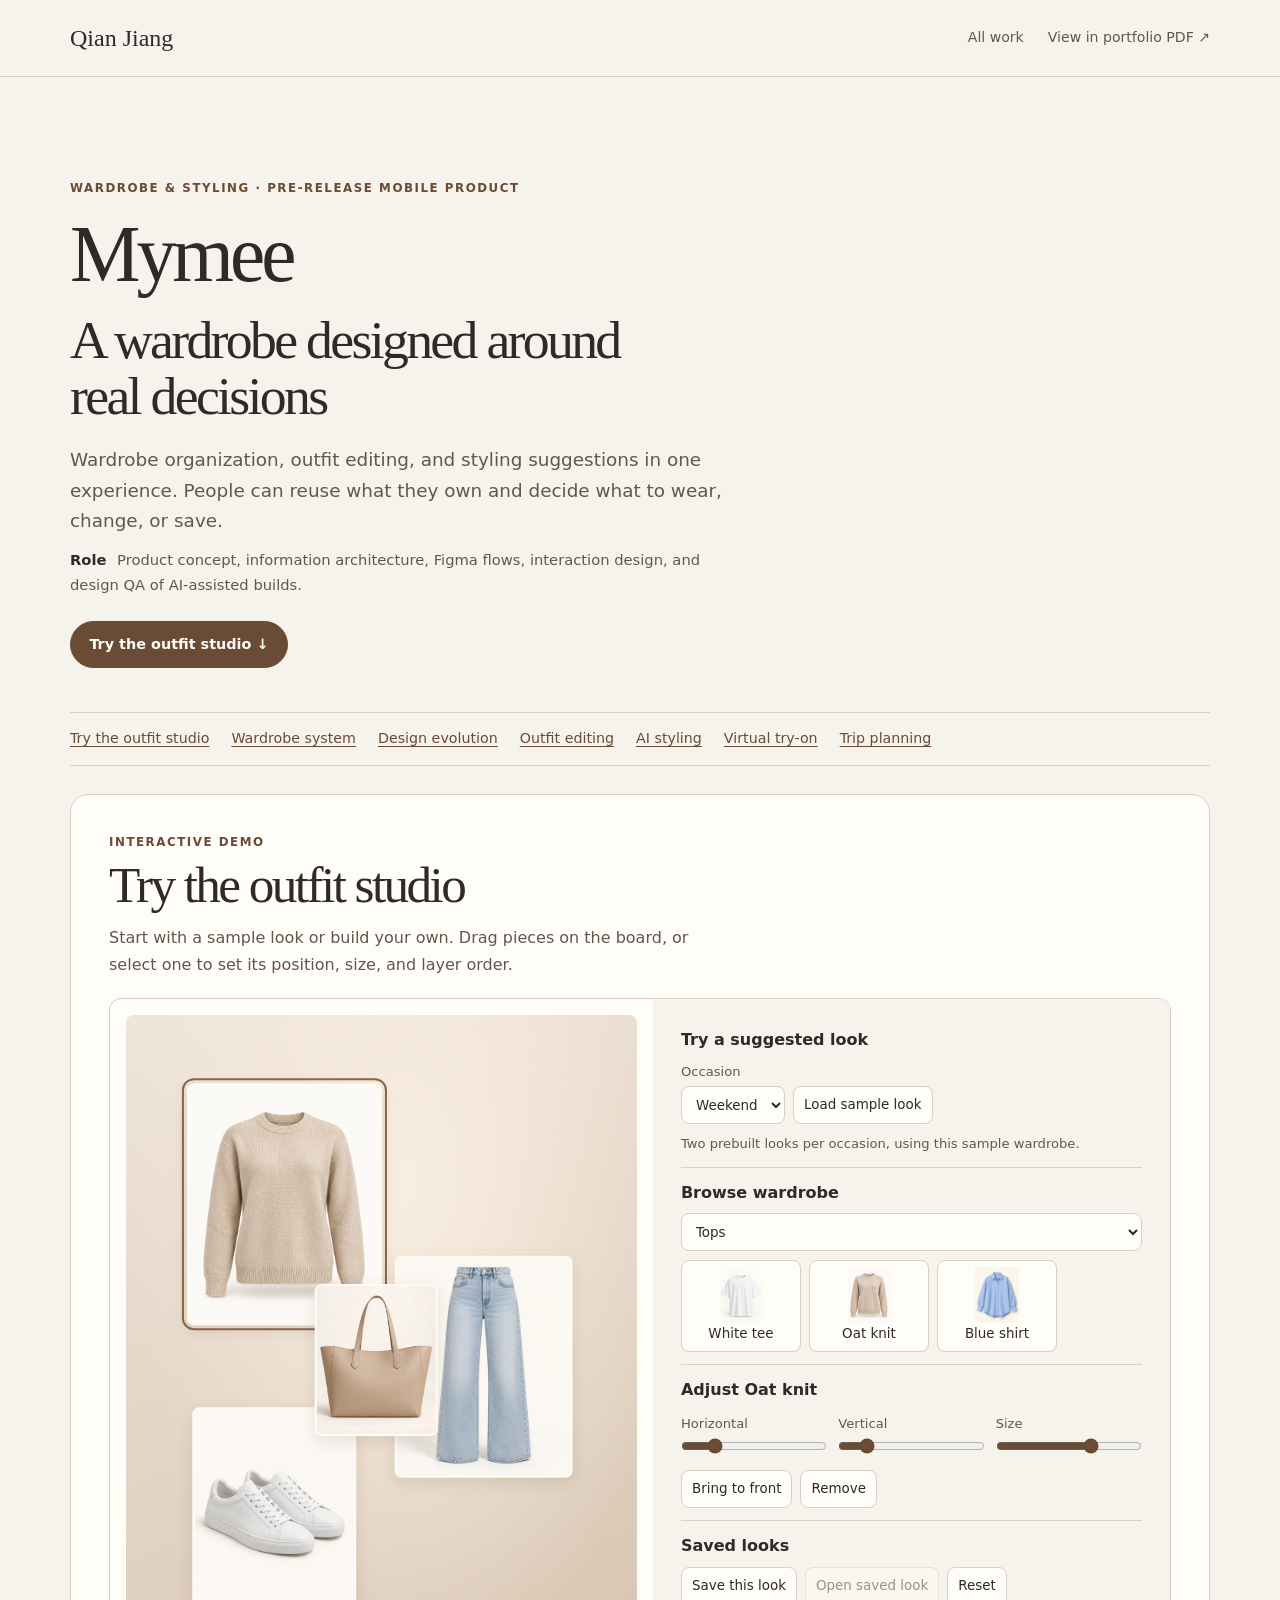
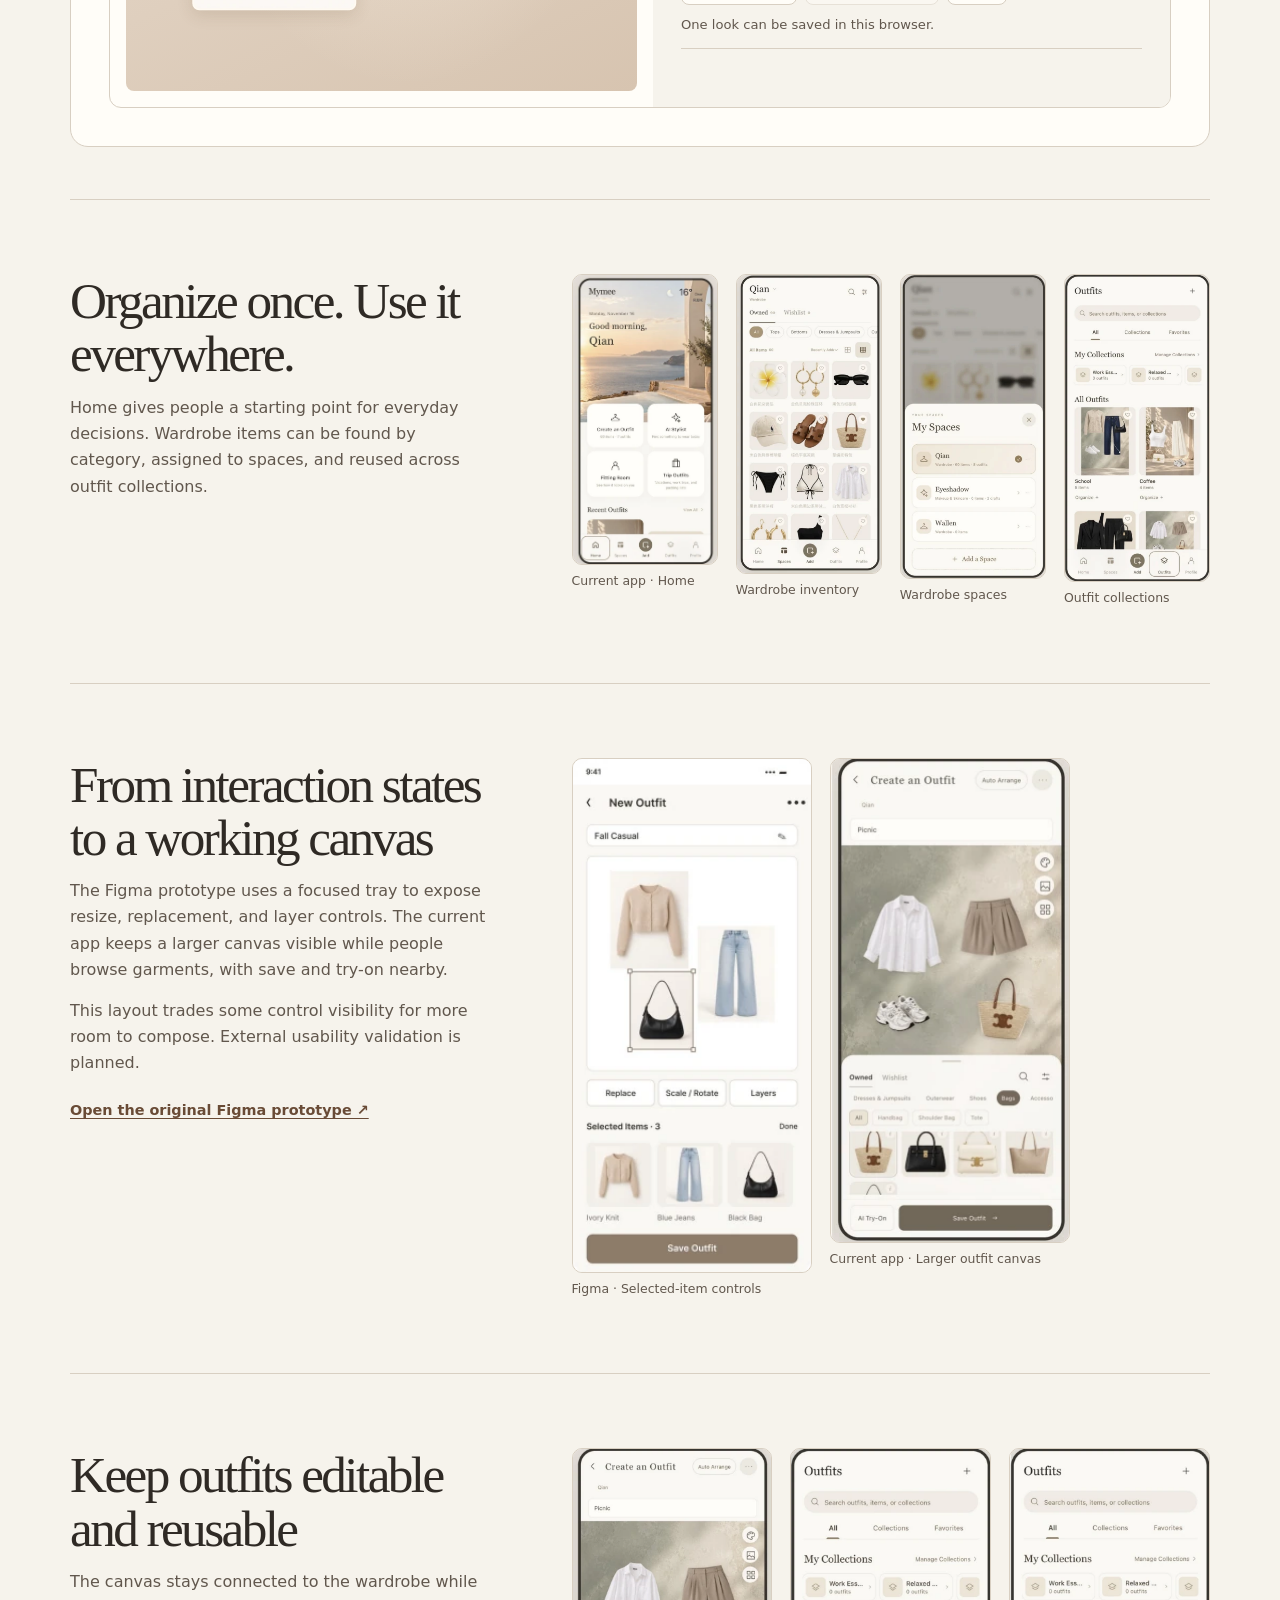
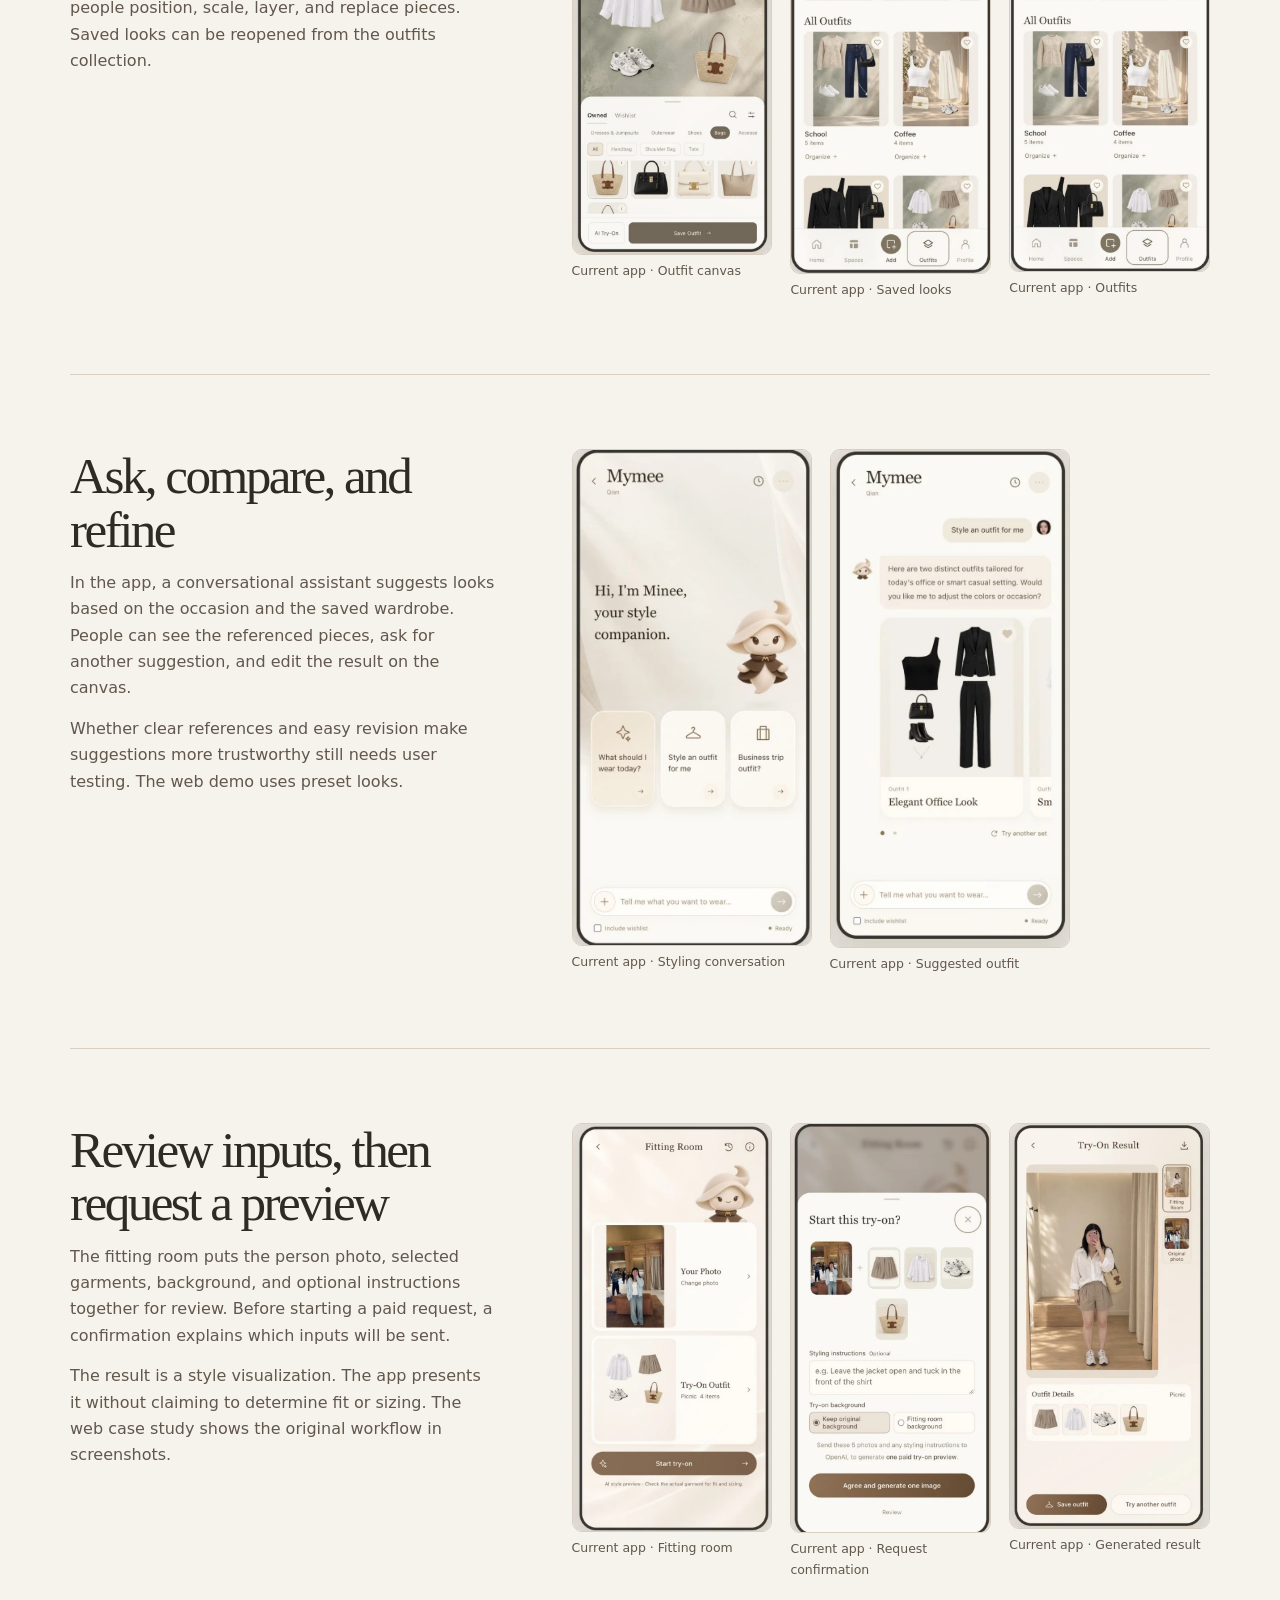
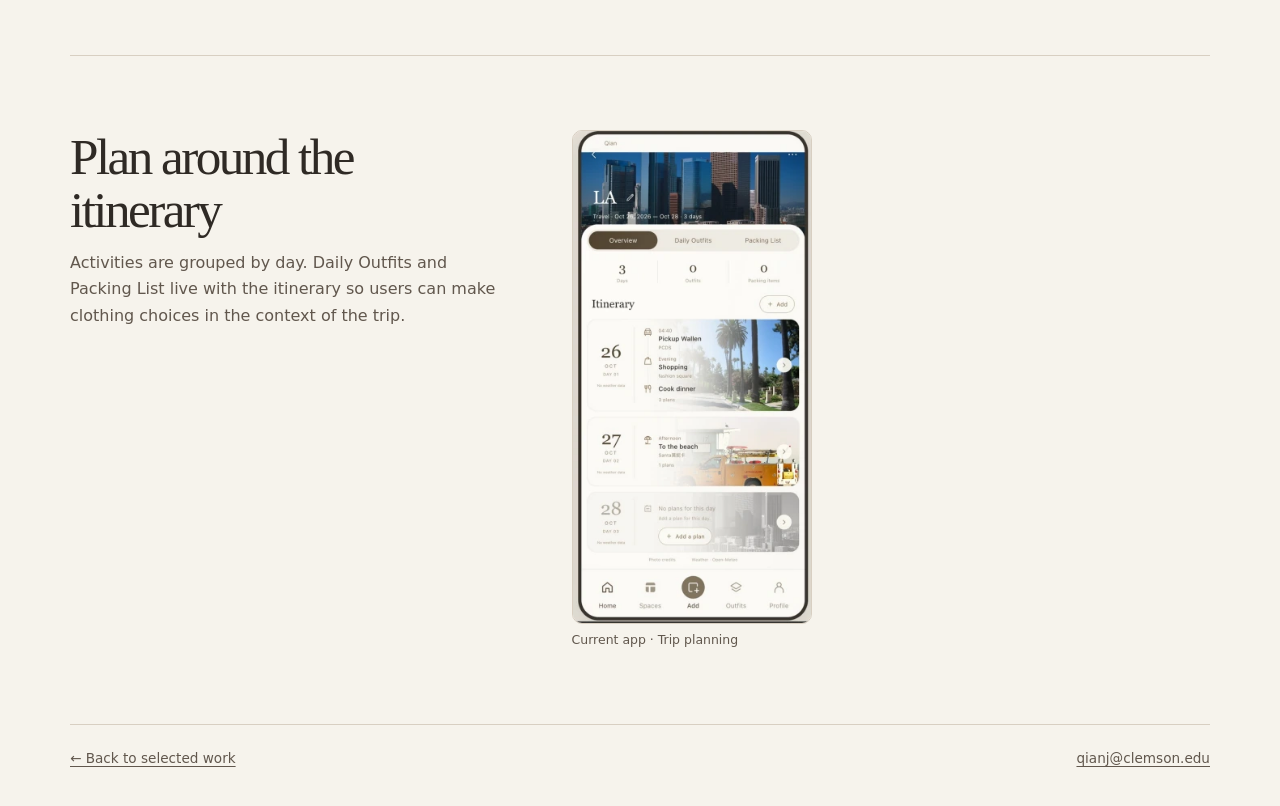
==== mymee.html @ 356667d6 "Expand portfolio case studies and interactive project demos" ====
<!doctype html>
<html lang="en">
<head>
  <meta charset="utf-8">
  <meta name="viewport" content="width=device-width, initial-scale=1">
  <meta name="description" content="Wardrobe organization, outfit editing, and styling suggestions in one experience. People can reuse what they own and decide what to wear, change, or save.">
  <title>Mymee · Qian Jiang</title>
  <link rel="stylesheet" href="styles.css">
  <link rel="stylesheet" href="cases.css">
  <script src="mymee.js" defer></script>
</head>
<body>
  <a class="skip" href="#main">Skip to content</a>
  <header class="top"><nav class="wrap nav" aria-label="Main navigation">
    <a class="brand" href="./">Qian Jiang</a>
    <div class="nav-links"><a href="./#work">All work</a><a href="portfolio.pdf#page=3" target="_blank" rel="noopener">View in portfolio PDF ↗</a></div>
  </nav></header>
  <main class="wrap case-page" id="main">
    <header class="case-intro">
      <p class="label">Wardrobe & styling · Pre-release mobile product</p>
      <h1>Mymee</h1>
      <h2>A wardrobe designed around real decisions</h2>
      <p class="lede">Wardrobe organization, outfit editing, and styling suggestions in one experience. People can reuse what they own and decide what to wear, change, or save.</p>
      <p class="case-role"><strong>Role</strong> Product concept, information architecture, Figma flows, interaction design, and design QA of AI-assisted builds.</p>
      <a class="button primary" href="#outfit-studio">Try the outfit studio ↓</a>
    </header>
    <nav class="chapter-links" aria-label="On this page"><a href="#outfit-studio">Try the outfit studio</a><a href="#wardrobe">Wardrobe system</a><a href="#prototype">Design evolution</a><a href="#editing">Outfit editing</a><a href="#styling">AI styling</a><a href="#try-on">Virtual try-on</a><a href="#trip">Trip planning</a></nav>
    <section class="interactive" id="outfit-studio" aria-labelledby="studio-title">
  <div class="interactive-head">
    <p class="label">Interactive demo</p>
    <h2 id="studio-title">Try the outfit studio</h2>
    <p>Start with a sample look or build your own. Drag pieces on the board, or select one to set its position, size, and layer order.</p>
  </div>
  <div class="studio">
    <div class="board" id="outfit-board" aria-label="Outfit composition"></div>
    <div class="studio-panel">
      <form id="outfit-tools">
        <fieldset>
          <legend>Try a suggested look</legend>
          <div class="tool-row"><label>Occasion <select id="occasion"><option value="weekend">Weekend</option><option value="office">Workday</option></select></label>
          <button type="button" id="suggest-look">Load sample look</button></div>
          <p class="demo-note">Two prebuilt looks per occasion, using this sample wardrobe.</p>
        </fieldset>
        <fieldset>
          <legend>Browse wardrobe</legend>
          <label class="sr-only" for="wardrobe-category">Category</label>
          <select id="wardrobe-category"><option value="top">Tops</option><option value="bottom">Bottoms</option><option value="outer">Outerwear</option><option value="shoe">Shoes</option><option value="bag">Bags</option></select>
          <div class="garment-options" id="garment-options"></div>
        </fieldset>
        <fieldset id="piece-tools">
          <legend id="piece-name">Adjust selected piece</legend>
          <div class="sliders">
            <label>Horizontal <input type="range" id="piece-x" min="18" max="82"></label>
            <label>Vertical <input type="range" id="piece-y" min="18" max="82"></label>
            <label>Size <input type="range" id="piece-size" min="16" max="49"></label>
          </div>
          <div class="tool-row"><button type="button" id="piece-front">Bring to front</button><button type="button" id="piece-remove">Remove</button></div>
        </fieldset>
        <fieldset>
          <legend>Saved looks</legend>
          <div class="tool-row"><button type="button" id="save-look">Save this look</button><button type="button" id="restore-look" disabled>Open saved look</button><button type="button" id="reset-look">Reset</button></div>
          <p class="demo-note">One look can be saved in this browser.</p>
        </fieldset>
        <p class="demo-status" id="outfit-status" role="status"></p>
      </form>
    </div>
  </div>
</section><section class="chapter" id="wardrobe"><div class="chapter-copy"><h2>Organize once. Use it everywhere.</h2><p>Home gives people a starting point for everyday decisions. Wardrobe items can be found by category, assigned to spaces, and reused across outfit collections.</p></div><div class="screens"><figure class="screen"><a href="case-assets/home.webp" target="_blank" rel="noopener" aria-label="Open screenshot of Current app · Home in a new tab"><img src="case-assets/home.webp" alt="Current app · Home" loading="lazy"></a><figcaption>Current app · Home</figcaption></figure><figure class="screen"><a href="case-assets/wardrobe.webp" target="_blank" rel="noopener" aria-label="Open screenshot of Wardrobe inventory in a new tab"><img src="case-assets/wardrobe.webp" alt="Wardrobe inventory" loading="lazy"></a><figcaption>Wardrobe inventory</figcaption></figure><figure class="screen"><a href="case-assets/spaces.webp" target="_blank" rel="noopener" aria-label="Open screenshot of Wardrobe spaces in a new tab"><img src="case-assets/spaces.webp" alt="Wardrobe spaces" loading="lazy"></a><figcaption>Wardrobe spaces</figcaption></figure><figure class="screen"><a href="case-assets/collections.webp" target="_blank" rel="noopener" aria-label="Open screenshot of Outfit collections in a new tab"><img src="case-assets/collections.webp" alt="Outfit collections" loading="lazy"></a><figcaption>Outfit collections</figcaption></figure></div></section><section class="chapter" id="prototype"><div class="chapter-copy"><h2>From interaction states to a working canvas</h2><p>The Figma prototype uses a focused tray to expose resize, replacement, and layer controls. The current app keeps a larger canvas visible while people browse garments, with save and try-on nearby.</p><p>This layout trades some control visibility for more room to compose. External usability validation is planned.</p><a class="text-link" href="https://www.figma.com/proto/QEGR8EhhWneROEp5Dynp4z/Mymee-%C2%B7-Style-Studio-%E2%80%94-Interview-Prototype?node-id=0-1&amp;p=f&amp;t=vmDaUz7eeo1X3GIX-0&amp;scaling=scale-down&amp;content-scaling=fixed&amp;starting-point-node-id=1%3A2" target="_blank" rel="noopener">Open the original Figma prototype ↗</a></div><div class="screens"><figure class="screen"><a href="case-assets/figma.webp" target="_blank" rel="noopener" aria-label="Open screenshot of Figma · Selected-item controls in a new tab"><img src="case-assets/figma.webp" alt="Figma · Selected-item controls" loading="lazy"></a><figcaption>Figma · Selected-item controls</figcaption></figure><figure class="screen"><a href="case-assets/app-canvas.webp" target="_blank" rel="noopener" aria-label="Open screenshot of Current app · Larger outfit canvas in a new tab"><img src="case-assets/app-canvas.webp" alt="Current app · Larger outfit canvas" loading="lazy"></a><figcaption>Current app · Larger outfit canvas</figcaption></figure></div></section><section class="chapter" id="editing"><div class="chapter-copy"><h2>Keep outfits editable and reusable</h2><p>The canvas stays connected to the wardrobe while people position, scale, layer, and replace pieces. Saved looks can be reopened from the outfits collection.</p></div><div class="screens"><figure class="screen"><a href="case-assets/editing.webp" target="_blank" rel="noopener" aria-label="Open screenshot of Current app · Outfit canvas in a new tab"><img src="case-assets/editing.webp" alt="Current app · Outfit canvas" loading="lazy"></a><figcaption>Current app · Outfit canvas</figcaption></figure><figure class="screen"><a href="case-assets/saved.webp" target="_blank" rel="noopener" aria-label="Open screenshot of Current app · Saved looks in a new tab"><img src="case-assets/saved.webp" alt="Current app · Saved looks" loading="lazy"></a><figcaption>Current app · Saved looks</figcaption></figure><figure class="screen"><a href="case-assets/outfits.webp" target="_blank" rel="noopener" aria-label="Open screenshot of Current app · Outfits in a new tab"><img src="case-assets/outfits.webp" alt="Current app · Outfits" loading="lazy"></a><figcaption>Current app · Outfits</figcaption></figure></div></section><section class="chapter" id="styling"><div class="chapter-copy"><h2>Ask, compare, and refine</h2><p>In the app, a conversational assistant suggests looks based on the occasion and the saved wardrobe. People can see the referenced pieces, ask for another suggestion, and edit the result on the canvas.</p><p>Whether clear references and easy revision make suggestions more trustworthy still needs user testing. The web demo uses preset looks.</p></div><div class="screens"><figure class="screen"><a href="case-assets/assistant.webp" target="_blank" rel="noopener" aria-label="Open screenshot of Current app · Styling conversation in a new tab"><img src="case-assets/assistant.webp" alt="Current app · Styling conversation" loading="lazy"></a><figcaption>Current app · Styling conversation</figcaption></figure><figure class="screen"><a href="case-assets/suggestions.webp" target="_blank" rel="noopener" aria-label="Open screenshot of Current app · Suggested outfit in a new tab"><img src="case-assets/suggestions.webp" alt="Current app · Suggested outfit" loading="lazy"></a><figcaption>Current app · Suggested outfit</figcaption></figure></div></section><section class="chapter" id="try-on"><div class="chapter-copy"><h2>Review inputs, then request a preview</h2><p>The fitting room puts the person photo, selected garments, background, and optional instructions together for review. Before starting a paid request, a confirmation explains which inputs will be sent.</p><p>The result is a style visualization. The app presents it without claiming to determine fit or sizing. The web case study shows the original workflow in screenshots.</p></div><div class="screens"><figure class="screen"><a href="case-assets/fitting.webp" target="_blank" rel="noopener" aria-label="Open screenshot of Current app · Fitting room in a new tab"><img src="case-assets/fitting.webp" alt="Current app · Fitting room" loading="lazy"></a><figcaption>Current app · Fitting room</figcaption></figure><figure class="screen"><a href="case-assets/confirm.webp" target="_blank" rel="noopener" aria-label="Open screenshot of Current app · Request confirmation in a new tab"><img src="case-assets/confirm.webp" alt="Current app · Request confirmation" loading="lazy"></a><figcaption>Current app · Request confirmation</figcaption></figure><figure class="screen"><a href="case-assets/result.webp" target="_blank" rel="noopener" aria-label="Open screenshot of Current app · Generated result in a new tab"><img src="case-assets/result.webp" alt="Current app · Generated result" loading="lazy"></a><figcaption>Current app · Generated result</figcaption></figure></div></section><section class="chapter" id="trip"><div class="chapter-copy"><h2>Plan around the itinerary</h2><p>Activities are grouped by day. Daily Outfits and Packing List live with the itinerary so users can make clothing choices in the context of the trip.</p></div><div class="screens"><figure class="screen"><a href="case-assets/trip.webp" target="_blank" rel="noopener" aria-label="Open screenshot of Current app · Trip planning in a new tab"><img src="case-assets/trip.webp" alt="Current app · Trip planning" loading="lazy"></a><figcaption>Current app · Trip planning</figcaption></figure></div></section>
  </main>
  <footer class="wrap footer"><a href="./#work">← Back to selected work</a><a href="mailto:qianj@clemson.edu">qianj@clemson.edu</a></footer>
</body>
</html>
---- styles.css ----
:root {
  color-scheme: light;
  --bg: #f6f3ec;
  --paper: #fffdf8;
  --ink: #2f2a25;
  --muted: #61574d;
  --line: #d8cfc2;
  --accent: #694b36;
  --warm: #eae1d3;
  --heading: Georgia, 'Times New Roman', serif;
}

*, *::before, *::after { box-sizing: border-box; }
html { scroll-behavior: smooth; }
body { margin: 0; background: var(--bg); color: var(--ink); font: 1rem/1.65 'Inter', system-ui, sans-serif; }
a { color: inherit; text-underline-offset: 0.24em; }
img { display: block; max-width: 100%; height: auto; }
figure, p { margin: 0; }
button, select { font: inherit; }
:focus-visible { outline: 3px solid #8a5432; outline-offset: 4px; }
[hidden] { display: none !important; }
.sr-only, .skip:not(:focus) { position: absolute; width: 1px; height: 1px; overflow: hidden; clip-path: inset(50%); white-space: nowrap; }
.skip:focus { position: absolute; z-index: 2; padding: .5rem 1rem; background: var(--paper); }
.wrap { width: min(1140px, calc(100% - 64px)); margin-inline: auto; }

.top { border-bottom: 1px solid var(--line); }
.nav, .nav-links, .actions, .case-nav { display: flex; align-items: center; gap: 24px; flex-wrap: wrap; }
.nav { justify-content: space-between; min-height: 76px; padding-block: 12px; }
.nav a, .case-nav a { text-decoration: none; }
.nav a:hover, .case-nav a:hover { text-decoration: underline; }
.brand { font: 1.5rem var(--heading); }
.nav-links, .case-nav { color: var(--muted); font-size: .88rem; }

.hero { display: grid; grid-template-columns: 1.15fr 1fr; align-items: center; gap: clamp(32px, 7vw, 100px); padding-block: 74px; }
.label { color: var(--accent); font-size: .74rem; font-weight: 700; letter-spacing: .13em; text-transform: uppercase; }
h1, h2, h3 { font: 400 clamp(2.3rem, 5vw, 4rem)/1.04 var(--heading); letter-spacing: -.05em; margin: 0; }
h1 { font-size: clamp(3.2rem, 6.2vw, 6.4rem); margin-block: 14px 26px; }
h1 em { color: var(--accent); font-weight: inherit; }
.lede { color: var(--muted); font-size: clamp(1rem, 1.5vw, 1.15rem); max-width: 38ch; }
.actions { gap: 12px 22px; margin-top: 28px; }
.button {
  display: inline-flex; align-items: center; justify-content: center; gap: .6em;
  padding: .67rem 1.15rem; border: 1px solid var(--accent); border-radius: 999px;
  background: transparent; color: var(--accent); font-size: .9rem; font-weight: 650; text-decoration: none;
}
.button:hover { background: var(--warm); }
.button.primary { background: var(--accent); color: var(--paper); }
.button.primary:hover { background: #503827; }
.text-link { font-size: .9rem; font-weight: 650; color: var(--accent); }
.hero-visual { margin: 0; padding: 10px 10px 10px; border-block: 1px solid var(--line); }
.hero-visual img { width: min(100%, 365px); margin-inline: auto; border-radius: 4px; }
.hero-visual figcaption { padding: 12px 0 2px; text-align: center; font-size: .76rem; color: var(--muted); }

.work { background: var(--paper); border-block: 1px solid var(--line); padding-block: 52px 34px; }
.section-heading { display: flex; justify-content: space-between; flex-wrap: wrap; gap: 18px; align-items: baseline; padding-bottom: 34px; }
.case-nav { gap: 10px 20px; }
.case { display: grid; grid-template-columns: .8fr 1.2fr; gap: clamp(28px, 7vw, 94px); align-items: center; padding-block: 42px; border-top: 1px solid var(--line); scroll-margin-top: 18px; }
.case h3 { font-size: clamp(2.55rem, 5vw, 4.3rem); margin-block: 8px 18px; }
.case-copy p:not(.label) { color: var(--muted); margin-bottom: 14px; max-width: 42ch; }
.case-copy strong { color: var(--ink); }
.case-copy .text-link { display: inline-block; margin-top: 6px; }

.project-art {
  display: block; overflow: hidden; border-radius: 14px; border: 1px solid var(--line);
  background: var(--warm);
}
.project-art:hover { border-color: var(--accent); }
.phone-pair {
  display: flex; align-items: center; justify-content: center; gap: clamp(10px, 4vw, 34px);
  min-height: 260px; padding: clamp(14px, 4vw, 32px); background: #eae0d5;
}
.phone-pair img {
  width: auto; height: clamp(170px, 32vw, 290px); max-width: 50%; object-fit: contain;
  border-radius: 8px; filter: drop-shadow(0 6px 10px #51413226);
}
.nail-art { background: #e5e9e3; }
.story-art img { width: 100%; }
.demo-note { color: var(--muted); font-size: .82rem; }
fieldset { border: 0; padding: 0; min-width: 0; }
.nail-options { display: flex; flex-wrap: wrap; gap: 12px; margin-top: 12px; }
.nail-options label { flex: 1 0 95px; display: grid; gap: 6px; color: var(--muted); font-size: .78rem; }
.nail-options select { width: 100%; min-height: 40px; background: var(--paper); color: var(--ink); border: 1px solid var(--line); border-radius: 6px; padding: 6px; }
.portfolio, .footer { display: flex; justify-content: space-between; align-items: center; gap: 18px; flex-wrap: wrap; }
.portfolio { padding-block: 64px; }
.portfolio p { color: var(--muted); margin-top: 10px; }
.portfolio .actions { margin: 0; }
.footer { padding-block: 22px 36px; border-top: 1px solid var(--line); font-size: .85rem; color: var(--muted); }

@media (max-width: 780px) {
  .hero, .case { grid-template-columns: 1fr; }
  .hero { padding-block: 46px; }
  .hero-visual img { max-height: 390px; width: auto; max-width: 100%; }
  .case { padding-block: 32px; }
}
@media (max-width: 480px) {
  .wrap { width: calc(100% - 32px); }
  .nav-links { gap: 14px; font-size: .79rem; }
  .nav { gap: 4px 16px; }
  .portfolio { padding-block: 44px; }
}
@media (prefers-reduced-motion: reduce) { html { scroll-behavior: auto; } }

.academic { padding-block: 52px; border-bottom: 1px solid var(--line); }
.academic .label { margin-bottom: 8px; }
.academic-grid { display: grid; grid-template-columns: minmax(0,1fr) minmax(0,1fr); gap: 24px; }
.academic-grid h3 { font-size: clamp(1.7rem,3vw,2.6rem); }
.academic-grid p { margin: 9px 0 18px; max-width: 58ch; color: var(--muted); }
.academic .phone-pair a { max-width: 45%; }
.academic .phone-pair a img { max-width: 100%; }
@media (max-width: 730px) {
  .academic-grid { grid-template-columns: 1fr; gap: 30px; }
}
---- cases.css ----
.case-page { max-width: 1200px; }
.case-intro { padding-block: clamp(50px, 8vw, 110px) 44px; }
.case-intro h1 { margin-bottom: 18px; }
.case-intro h2 { max-width: 22ch; font-size: clamp(1.9rem, 4.2vw, 3.5rem); }
.case-intro .lede { max-width: 59ch; margin-top: 20px; }
.case-role { color: var(--muted); max-width: 69ch; margin-block: 12px 24px; font-size: .92rem; }
.case-role strong { color: var(--ink); margin-right: .4em; }
.chapter-links { display: flex; flex-wrap: wrap; gap: 8px 22px; padding-block: 14px; margin-bottom: 28px; border-block: 1px solid var(--line); color: var(--accent); font-size: .89rem; }
.case-page [id] { scroll-margin-top: 24px; }
.chapter { display: grid; grid-template-columns: minmax(0, .8fr) minmax(0, 1.2fr); gap: clamp(28px, 6vw, 76px); align-items: start; padding-block: clamp(36px, 6vw, 74px); border-top: 1px solid var(--line); }
.chapter h2, .interactive h2 { font-size: clamp(2rem, 4vw, 3.5rem); }
.chapter-copy p, .interactive-head > p:not(.label) { color: var(--muted); max-width: 60ch; margin: 14px 0; }
.chapter-copy .text-link { display: inline-block; margin-top: 8px; }
.screens { display: flex; flex-wrap: wrap; justify-content: start; gap: 18px; align-items: start; }
.screen { flex: 1 1 125px; max-width: 240px; min-width: 0; }
.screen.wide { max-width: none; }
.screen a { display: block; background: var(--paper); border: 1px solid var(--line); border-radius: 10px; overflow: hidden; }
.screen a:hover { border-color: var(--accent); }
.screen img { width: 100%; }
.screen figcaption { color: var(--muted); font-size: .78rem; margin-top: 6px; }
.interactive { padding: clamp(16px, 4vw, 38px); margin-bottom: 52px; border: 1px solid var(--line); border-radius: 18px; background: var(--paper); }
.interactive-head { margin-bottom: 20px; }
.interactive-head h2 { margin-top: 6px; }
.studio { display: grid; grid-template-columns: minmax(0, 1.05fr) minmax(0, 1fr); border: 1px solid var(--line); border-radius: 12px; overflow: hidden; }
.studio-panel { padding: clamp(15px, 2.4vw, 28px); background: var(--bg); min-width: 0; }
.studio-panel fieldset { display: grid; gap: 9px; padding-block: 4px 12px; margin: 0 0 12px; border-bottom: 1px solid var(--line); }
.studio-panel legend { padding: 0 0 3px; font-weight: 680; color: var(--ink); }
.tool-row, .finger-picker { display: flex; flex-wrap: wrap; align-items: end; gap: 8px; }
.tool-row label, .sliders label { display: grid; gap: 4px; font-size: .82rem; color: var(--muted); }
.studio button:not(.board-piece), .studio select {
  border: 1px solid var(--line); border-radius: 8px; background: var(--paper); color: var(--ink);
  font: inherit; font-size: .84rem; min-height: 38px; padding: 6px 10px;
}
.studio button:not(:disabled) { cursor: pointer; }
.studio button:not(.board-piece):hover:not(:disabled) { border-color: var(--accent); }
.studio button:disabled { opacity: .48; }
.studio button[aria-pressed="true"]:not(.board-piece) { background: var(--accent); color: var(--paper); border-color: var(--accent); }
.studio-panel input[type="range"] { accent-color: var(--accent); width: 100%; margin: 0; }
.sliders { display: grid; grid-template-columns: repeat(3,minmax(0,1fr)); gap: 11px; margin-block: 2px 7px; }
.garment-options { display: flex; flex-wrap: wrap; gap: 8px; }
.garment-options button { flex: 1 1 84px; max-width: 120px; }
.garment-options img { width: 100%; height: 56px; object-fit: contain; }
.demo-status { font-size: .83rem; color: var(--accent); margin-top: 10px; min-height: 1.4em; }
.board {
  position: relative; overflow: hidden; min-height: 370px; margin: 16px; border-radius: 8px;
  background: radial-gradient(ellipse at 55% 25%, #f8eee0, transparent 70%), linear-gradient(155deg,#efe5da,#d7c4b0);
}
.board-piece { position: absolute; transform: translate(-50%,-50%); background: #faf7f0; box-shadow: 0 5px 16px #58432922; border: 2px solid #fffaf2; border-radius: 7px; padding: 0; max-width: 48%; touch-action: none; }
.board-piece img { width: 100%; height: auto; aspect-ratio: 4/5; object-fit: cover; border-radius: 5px; pointer-events: none; }
.board-piece[aria-pressed="true"] { outline: 2px solid #886449; outline-offset: 3px; }
.board-piece:focus-visible { outline-offset: 5px; }

.hand-panel { background: radial-gradient(ellipse at 50% 30%,#f9eee7,#eae0d6); display: grid; justify-items: center; align-content: center; gap: 12px; padding: 18px 12px; }
.hand-preview { width: min(100%, 305px); position: relative; }
.hand-preview img { width: 100%; }
.finger-picker { justify-content: center; }
.sample-area { display: flex; align-items: center; justify-content: center; gap: 20px; min-height: 135px; background: #ece2d9; border-radius: 8px; margin-bottom: 14px; font: 1.25rem var(--heading); }
.sample-area .polish { width: 58px; height: 95px; transform: rotate(-10deg); box-shadow: inset 0 2px 2px #fff6, inset 0 -2px 5px #0003, 7px 9px 18px #74453b3b; }
.polish {
  position: relative; isolation: isolate; overflow: hidden;
  border-radius: 48% 48% 40% 40% / 53% 53% 26% 26%;
  background: radial-gradient(ellipse at 38% 25%, #fff8, transparent 48%), linear-gradient(90deg,#0003,transparent 30% 74%,#0003), var(--polish);
}
.hand-preview .polish { position: absolute; transform: translate(-50%,-50%) rotate(var(--rotation)); pointer-events: none; }
.hand-preview .polish.active { outline: 2px solid #78513f; outline-offset: 2px; }
.polish[data-shape="square"] { border-radius: 20% 20% 31% 31% / 13% 13% 18% 18%; }
.polish[data-shape="almond"] { border-radius: 50% 50% 40% 40% / 69% 69% 19% 19%; }
.polish[data-finish="matte"] { background: linear-gradient(90deg,#0002,transparent 40% 72%,#0002),var(--polish); }
.polish[data-finish="jelly"] { background: radial-gradient(ellipse at 40% 25%,#fff9,transparent 51%), radial-gradient(ellipse at center,#fff2 46%,#44142544 100%),var(--polish); }
.polish[data-finish="metallic"] { background: linear-gradient(108deg,#26181960,#fff9 27%,#fff2 36%,#25152158 61%,#fff7 82%,#0004),var(--polish); }
.polish[data-finish="cat-eye"] {
  background: linear-gradient(var(--angle),#0005 0 25%,transparent 100%), var(--polish);
}
.polish[data-finish="cat-eye"]::before {
  content: ""; position: absolute; inset: 0;
  background: linear-gradient(var(--angle),transparent calc(50% - var(--band)),#fff8 48%,#fff 50%,#ffefd488 54%,transparent calc(50% + var(--band)));
  opacity: var(--shine);
}
.polish[data-decoration="french"]::after { content: ""; position: absolute; inset: 0 0 auto; height: 25%; background: #fff3eb; border-radius: 12% 12% 47% 47%; }
.polish[data-decoration="star"]::after, .polish[data-decoration="flower"]::after { content: "✦"; color: #fff2ce; display: grid; place-items: center; position: absolute; inset: 0; font-size: clamp(.55rem,2.2cqw,1.7rem); text-shadow: 0 1px 3px #743b6c; }
.polish[data-decoration="flower"]::after { content: "✿"; }
.hand-preview { container-type: inline-size; }
.hand-preview .polish[data-decoration]::after { font-size: 4cqw; }
#nail-tools .nail-options { margin: 0 0 14px; }
#magnetic { margin-top: 18px; }
.nail-actions { margin-top: 12px; }

.story-feature { display: grid; grid-template-columns: minmax(0,1fr) minmax(0,1fr); align-items: center; gap: clamp(20px,4vw,42px); }
.story-feature img { width: 100%; border-radius: 10px; }
.story-feature .interactive-head { margin: 0; }
@media (max-width: 730px) {
  .chapter, .studio, .story-feature { grid-template-columns: 1fr; }
  .board { min-height: 0; aspect-ratio: 4 / 4.7; max-height: 525px; }
}
@media (max-width: 390px) {
  .chapter-links { gap: 7px 14px; }
  .sliders { grid-template-columns: 1fr; }
}
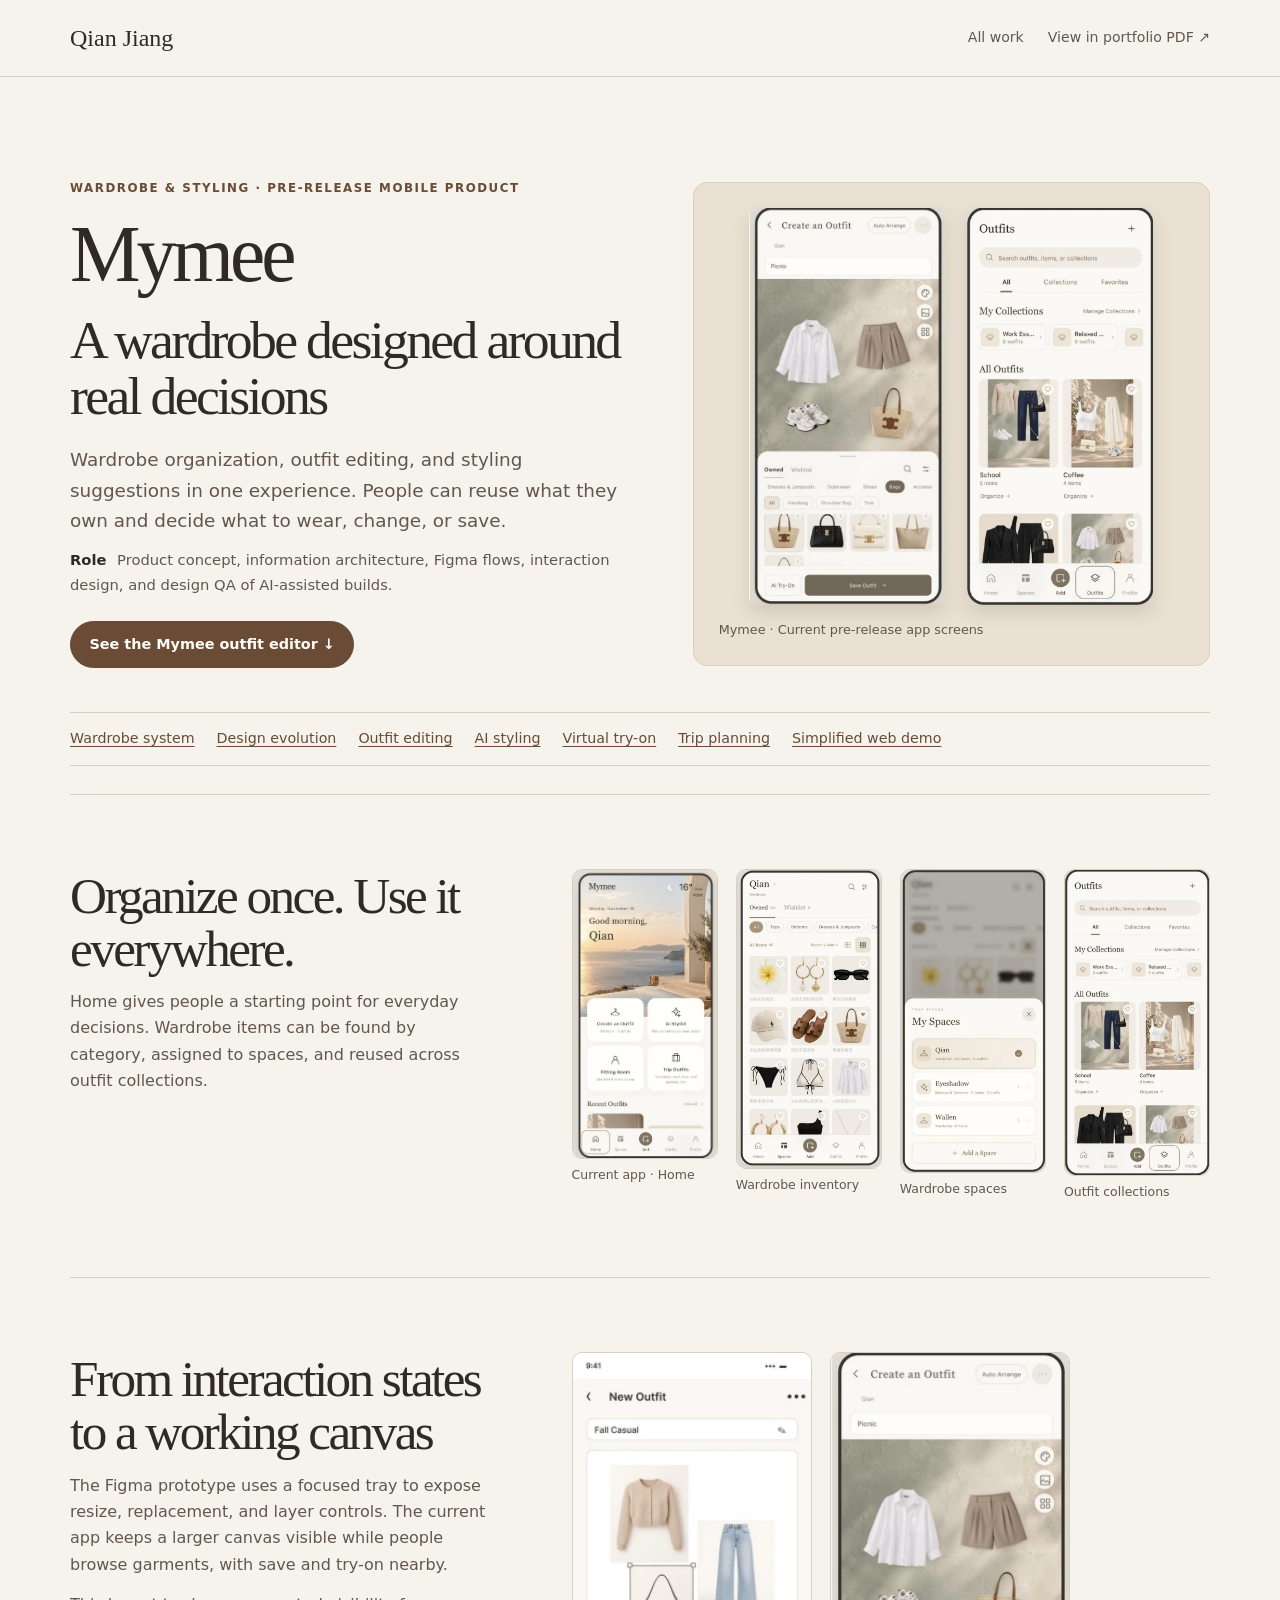
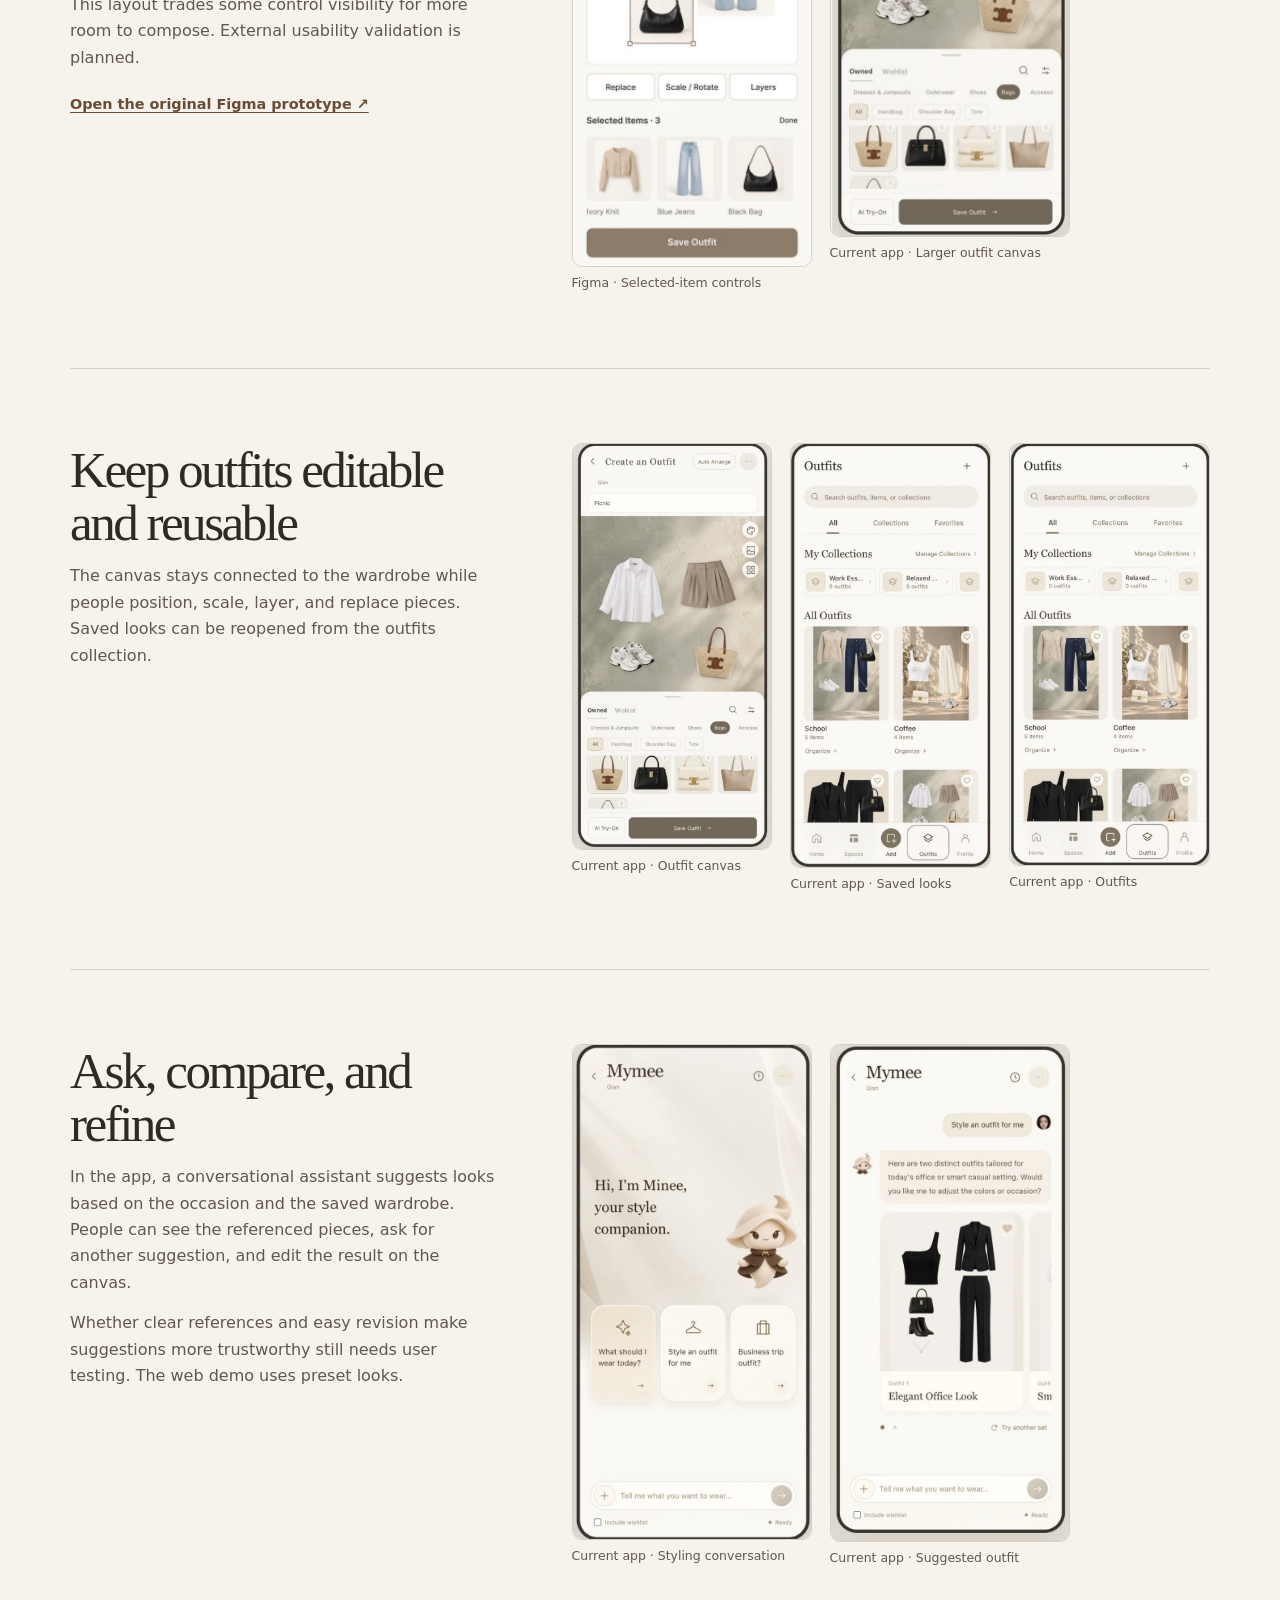
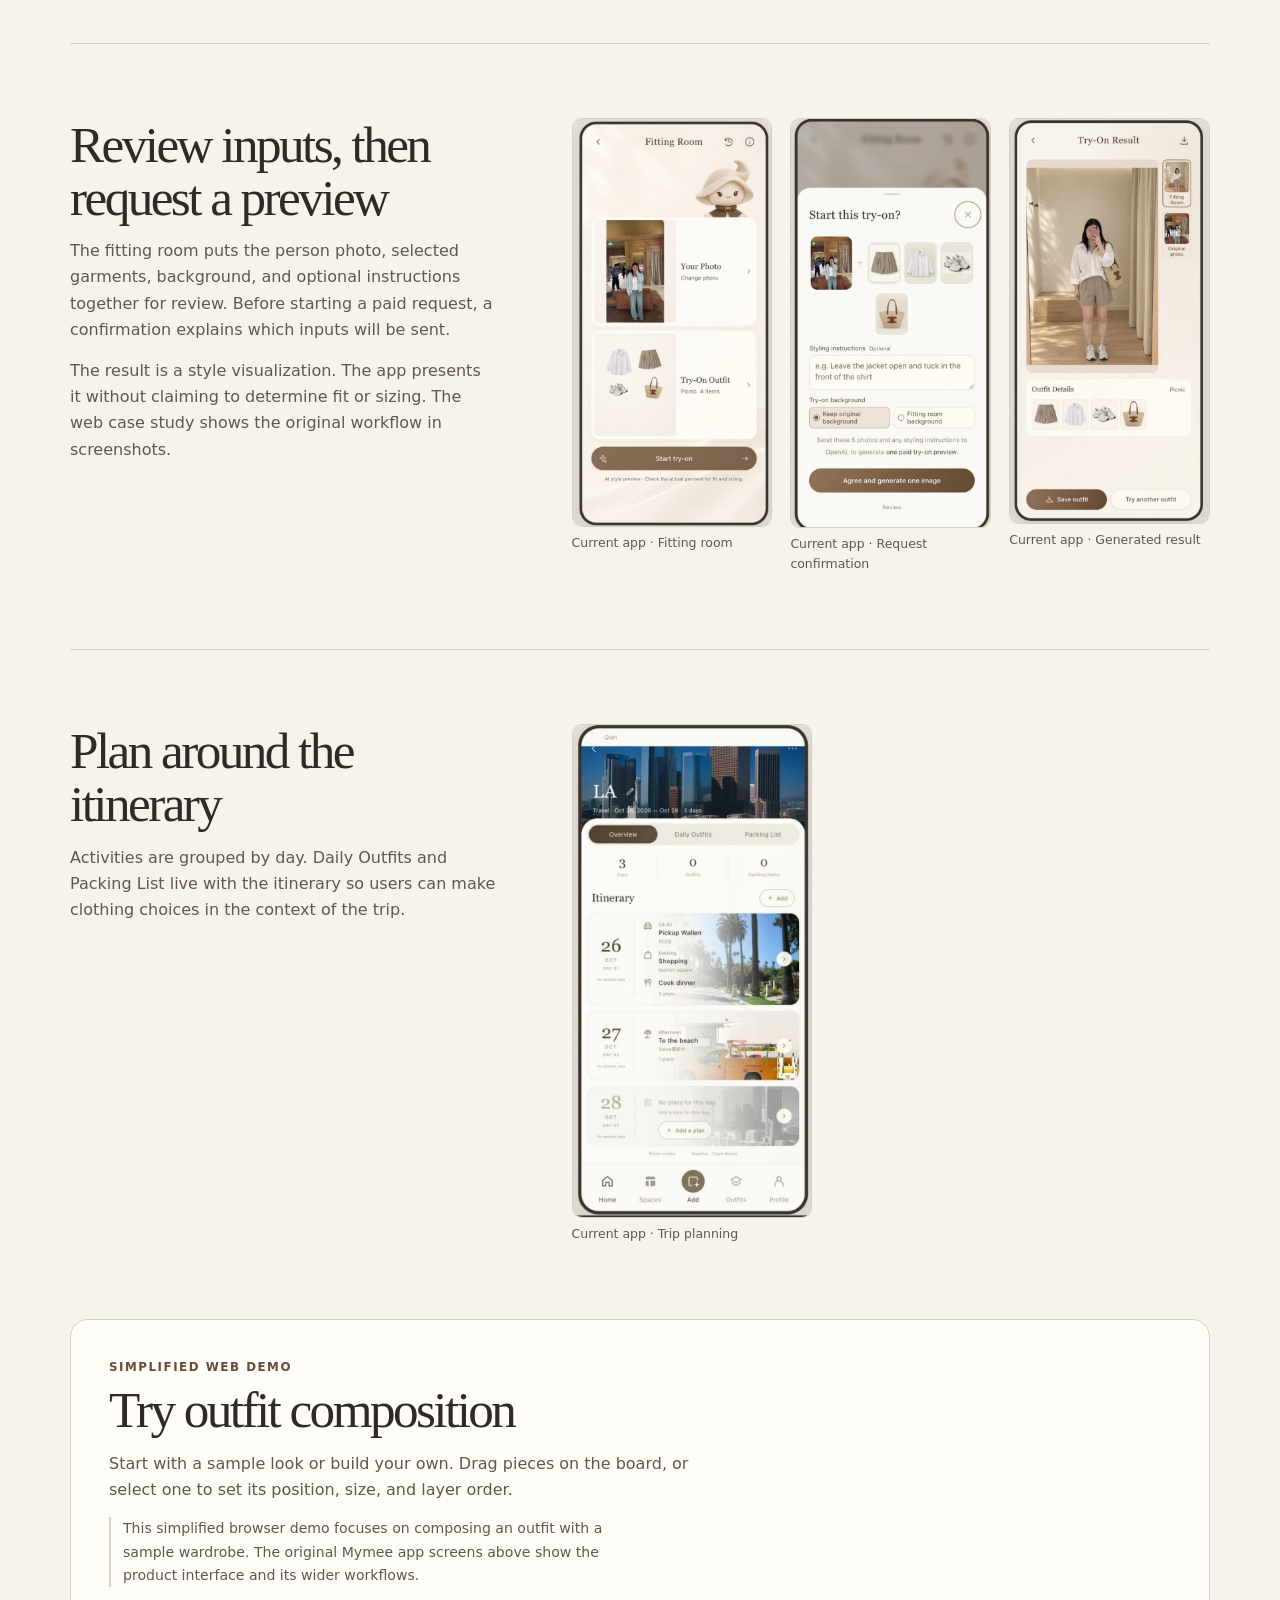
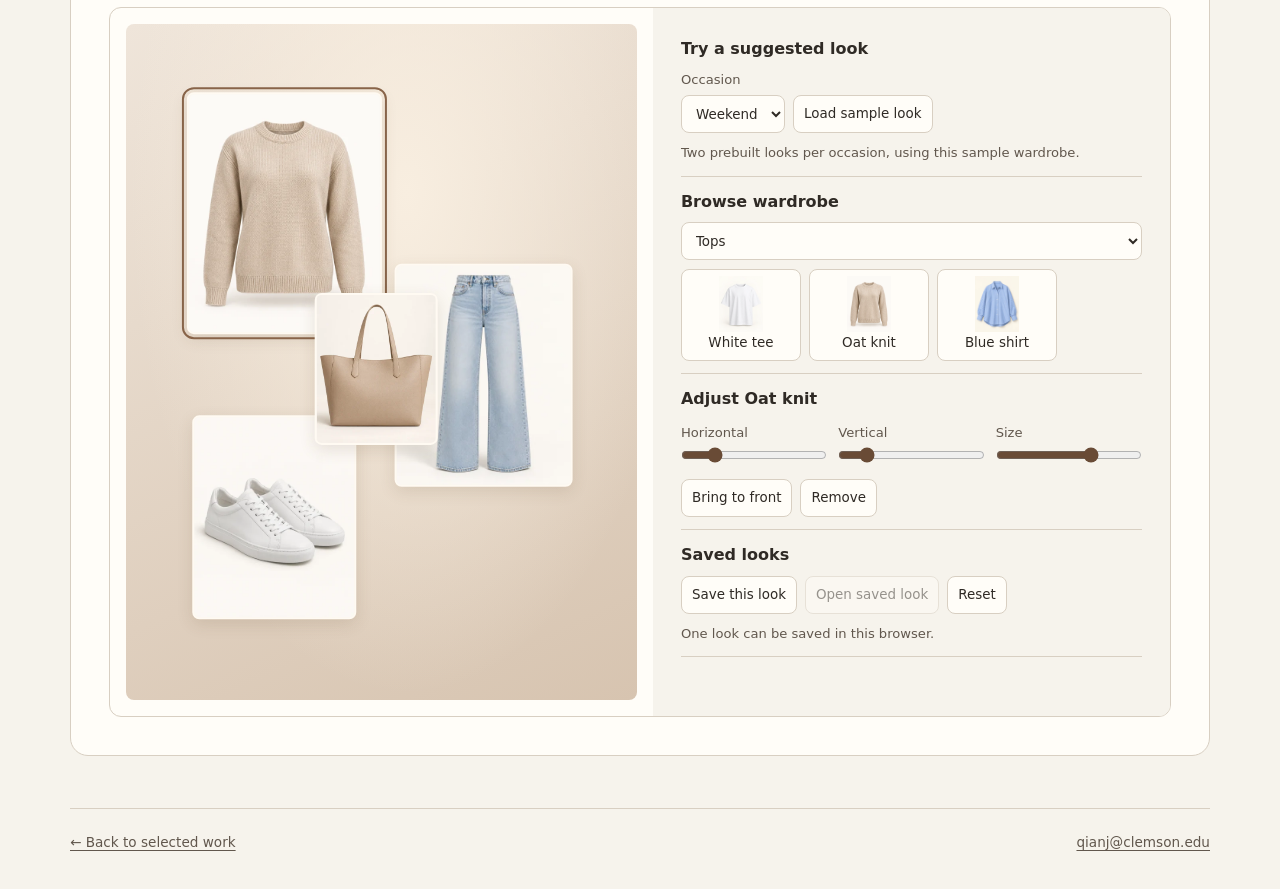
==== commit 5ca4c5cd: "Lead case studies with original app screens" ====
--- a/mymee.html
+++ b/mymee.html
@@ -16,20 +16,36 @@
     <div class="nav-links"><a href="./#work">All work</a><a href="portfolio.pdf#page=3" target="_blank" rel="noopener">View in portfolio PDF ↗</a></div>
   </nav></header>
   <main class="wrap case-page" id="main">
-    <header class="case-intro">
-      <p class="label">Wardrobe & styling · Pre-release mobile product</p>
-      <h1>Mymee</h1>
-      <h2>A wardrobe designed around real decisions</h2>
-      <p class="lede">Wardrobe organization, outfit editing, and styling suggestions in one experience. People can reuse what they own and decide what to wear, change, or save.</p>
-      <p class="case-role"><strong>Role</strong> Product concept, information architecture, Figma flows, interaction design, and design QA of AI-assisted builds.</p>
-      <a class="button primary" href="#outfit-studio">Try the outfit studio ↓</a>
+    <header class="case-intro product-intro">
+      <div>
+        <p class="label">Wardrobe & styling · Pre-release mobile product</p>
+        <h1>Mymee</h1>
+        <h2>A wardrobe designed around real decisions</h2>
+        <p class="lede">Wardrobe organization, outfit editing, and styling suggestions in one experience. People can reuse what they own and decide what to wear, change, or save.</p>
+        <p class="case-role"><strong>Role</strong> Product concept, information architecture, Figma flows, interaction design, and design QA of AI-assisted builds.</p>
+        <a class="button primary" href="#editing">See the Mymee outfit editor ↓</a>
+      </div>
+      <figure class="product-screens">
+        <div class="product-screens-pair">
+          <a href="case-assets/app-canvas.webp" target="_blank" rel="noopener"><img src="case-assets/app-canvas.webp" alt="Mymee outfit canvas"></a>
+          <a href="case-assets/saved.webp" target="_blank" rel="noopener"><img src="case-assets/saved.webp" alt="Mymee saved outfits"></a>
+        </div>
+        <figcaption>Mymee · Current pre-release app screens</figcaption>
+      </figure>
     </header>
-    <nav class="chapter-links" aria-label="On this page"><a href="#outfit-studio">Try the outfit studio</a><a href="#wardrobe">Wardrobe system</a><a href="#prototype">Design evolution</a><a href="#editing">Outfit editing</a><a href="#styling">AI styling</a><a href="#try-on">Virtual try-on</a><a href="#trip">Trip planning</a></nav>
+    <nav class="chapter-links" aria-label="On this page"><a href="#wardrobe">Wardrobe system</a><a href="#prototype">Design evolution</a><a href="#editing">Outfit editing</a><a href="#styling">AI styling</a><a href="#try-on">Virtual try-on</a><a href="#trip">Trip planning</a><a href="#outfit-studio">Simplified web demo</a></nav>
+    <section class="chapter" id="wardrobe"><div class="chapter-copy"><h2>Organize once. Use it everywhere.</h2><p>Home gives people a starting point for everyday decisions. Wardrobe items can be found by category, assigned to spaces, and reused across outfit collections.</p></div><div class="screens"><figure class="screen"><a href="case-assets/home.webp" target="_blank" rel="noopener" aria-label="Open screenshot of Current app · Home in a new tab"><img src="case-assets/home.webp" alt="Current app · Home" loading="lazy"></a><figcaption>Current app · Home</figcaption></figure><figure class="screen"><a href="case-assets/wardrobe.webp" target="_blank" rel="noopener" aria-label="Open screenshot of Wardrobe inventory in a new tab"><img src="case-assets/wardrobe.webp" alt="Wardrobe inventory" loading="lazy"></a><figcaption>Wardrobe inventory</figcaption></figure><figure class="screen"><a href="case-assets/spaces.webp" target="_blank" rel="noopener" aria-label="Open screenshot of Wardrobe spaces in a new tab"><img src="case-assets/spaces.webp" alt="Wardrobe spaces" loading="lazy"></a><figcaption>Wardrobe spaces</figcaption></figure><figure class="screen"><a href="case-assets/collections.webp" target="_blank" rel="noopener" aria-label="Open screenshot of Outfit collections in a new tab"><img src="case-assets/collections.webp" alt="Outfit collections" loading="lazy"></a><figcaption>Outfit collections</figcaption></figure></div></section>
+    <section class="chapter" id="prototype"><div class="chapter-copy"><h2>From interaction states to a working canvas</h2><p>The Figma prototype uses a focused tray to expose resize, replacement, and layer controls. The current app keeps a larger canvas visible while people browse garments, with save and try-on nearby.</p><p>This layout trades some control visibility for more room to compose. External usability validation is planned.</p><a class="text-link" href="https://www.figma.com/proto/QEGR8EhhWneROEp5Dynp4z/Mymee-%C2%B7-Style-Studio-%E2%80%94-Interview-Prototype?node-id=0-1&amp;p=f&amp;t=vmDaUz7eeo1X3GIX-0&amp;scaling=scale-down&amp;content-scaling=fixed&amp;starting-point-node-id=1%3A2" target="_blank" rel="noopener">Open the original Figma prototype ↗</a></div><div class="screens"><figure class="screen"><a href="case-assets/figma.webp" target="_blank" rel="noopener" aria-label="Open screenshot of Figma · Selected-item controls in a new tab"><img src="case-assets/figma.webp" alt="Figma · Selected-item controls" loading="lazy"></a><figcaption>Figma · Selected-item controls</figcaption></figure><figure class="screen"><a href="case-assets/app-canvas.webp" target="_blank" rel="noopener" aria-label="Open screenshot of Current app · Larger outfit canvas in a new tab"><img src="case-assets/app-canvas.webp" alt="Current app · Larger outfit canvas" loading="lazy"></a><figcaption>Current app · Larger outfit canvas</figcaption></figure></div></section>
+    <section class="chapter" id="editing"><div class="chapter-copy"><h2>Keep outfits editable and reusable</h2><p>The canvas stays connected to the wardrobe while people position, scale, layer, and replace pieces. Saved looks can be reopened from the outfits collection.</p></div><div class="screens"><figure class="screen"><a href="case-assets/editing.webp" target="_blank" rel="noopener" aria-label="Open screenshot of Current app · Outfit canvas in a new tab"><img src="case-assets/editing.webp" alt="Current app · Outfit canvas" loading="lazy"></a><figcaption>Current app · Outfit canvas</figcaption></figure><figure class="screen"><a href="case-assets/saved.webp" target="_blank" rel="noopener" aria-label="Open screenshot of Current app · Saved looks in a new tab"><img src="case-assets/saved.webp" alt="Current app · Saved looks" loading="lazy"></a><figcaption>Current app · Saved looks</figcaption></figure><figure class="screen"><a href="case-assets/outfits.webp" target="_blank" rel="noopener" aria-label="Open screenshot of Current app · Outfits in a new tab"><img src="case-assets/outfits.webp" alt="Current app · Outfits" loading="lazy"></a><figcaption>Current app · Outfits</figcaption></figure></div></section>
+    <section class="chapter" id="styling"><div class="chapter-copy"><h2>Ask, compare, and refine</h2><p>In the app, a conversational assistant suggests looks based on the occasion and the saved wardrobe. People can see the referenced pieces, ask for another suggestion, and edit the result on the canvas.</p><p>Whether clear references and easy revision make suggestions more trustworthy still needs user testing. The web demo uses preset looks.</p></div><div class="screens"><figure class="screen"><a href="case-assets/assistant.webp" target="_blank" rel="noopener" aria-label="Open screenshot of Current app · Styling conversation in a new tab"><img src="case-assets/assistant.webp" alt="Current app · Styling conversation" loading="lazy"></a><figcaption>Current app · Styling conversation</figcaption></figure><figure class="screen"><a href="case-assets/suggestions.webp" target="_blank" rel="noopener" aria-label="Open screenshot of Current app · Suggested outfit in a new tab"><img src="case-assets/suggestions.webp" alt="Current app · Suggested outfit" loading="lazy"></a><figcaption>Current app · Suggested outfit</figcaption></figure></div></section>
+    <section class="chapter" id="try-on"><div class="chapter-copy"><h2>Review inputs, then request a preview</h2><p>The fitting room puts the person photo, selected garments, background, and optional instructions together for review. Before starting a paid request, a confirmation explains which inputs will be sent.</p><p>The result is a style visualization. The app presents it without claiming to determine fit or sizing. The web case study shows the original workflow in screenshots.</p></div><div class="screens"><figure class="screen"><a href="case-assets/fitting.webp" target="_blank" rel="noopener" aria-label="Open screenshot of Current app · Fitting room in a new tab"><img src="case-assets/fitting.webp" alt="Current app · Fitting room" loading="lazy"></a><figcaption>Current app · Fitting room</figcaption></figure><figure class="screen"><a href="case-assets/confirm.webp" target="_blank" rel="noopener" aria-label="Open screenshot of Current app · Request confirmation in a new tab"><img src="case-assets/confirm.webp" alt="Current app · Request confirmation" loading="lazy"></a><figcaption>Current app · Request confirmation</figcaption></figure><figure class="screen"><a href="case-assets/result.webp" target="_blank" rel="noopener" aria-label="Open screenshot of Current app · Generated result in a new tab"><img src="case-assets/result.webp" alt="Current app · Generated result" loading="lazy"></a><figcaption>Current app · Generated result</figcaption></figure></div></section>
+    <section class="chapter" id="trip"><div class="chapter-copy"><h2>Plan around the itinerary</h2><p>Activities are grouped by day. Daily Outfits and Packing List live with the itinerary so users can make clothing choices in the context of the trip.</p></div><div class="screens"><figure class="screen"><a href="case-assets/trip.webp" target="_blank" rel="noopener" aria-label="Open screenshot of Current app · Trip planning in a new tab"><img src="case-assets/trip.webp" alt="Current app · Trip planning" loading="lazy"></a><figcaption>Current app · Trip planning</figcaption></figure></div></section>
     <section class="interactive" id="outfit-studio" aria-labelledby="studio-title">
   <div class="interactive-head">
-    <p class="label">Interactive demo</p>
-    <h2 id="studio-title">Try the outfit studio</h2>
+    <p class="label">Simplified web demo</p>
+    <h2 id="studio-title">Try outfit composition</h2>
     <p>Start with a sample look or build your own. Drag pieces on the board, or select one to set its position, size, and layer order.</p>
+    <p class="demo-scope">This simplified browser demo focuses on composing an outfit with a sample wardrobe. The original Mymee app screens above show the product interface and its wider workflows.</p>
   </div>
   <div class="studio">
     <div class="board" id="outfit-board" aria-label="Outfit composition"></div>
@@ -65,7 +81,7 @@
       </form>
     </div>
   </div>
-</section><section class="chapter" id="wardrobe"><div class="chapter-copy"><h2>Organize once. Use it everywhere.</h2><p>Home gives people a starting point for everyday decisions. Wardrobe items can be found by category, assigned to spaces, and reused across outfit collections.</p></div><div class="screens"><figure class="screen"><a href="case-assets/home.webp" target="_blank" rel="noopener" aria-label="Open screenshot of Current app · Home in a new tab"><img src="case-assets/home.webp" alt="Current app · Home" loading="lazy"></a><figcaption>Current app · Home</figcaption></figure><figure class="screen"><a href="case-assets/wardrobe.webp" target="_blank" rel="noopener" aria-label="Open screenshot of Wardrobe inventory in a new tab"><img src="case-assets/wardrobe.webp" alt="Wardrobe inventory" loading="lazy"></a><figcaption>Wardrobe inventory</figcaption></figure><figure class="screen"><a href="case-assets/spaces.webp" target="_blank" rel="noopener" aria-label="Open screenshot of Wardrobe spaces in a new tab"><img src="case-assets/spaces.webp" alt="Wardrobe spaces" loading="lazy"></a><figcaption>Wardrobe spaces</figcaption></figure><figure class="screen"><a href="case-assets/collections.webp" target="_blank" rel="noopener" aria-label="Open screenshot of Outfit collections in a new tab"><img src="case-assets/collections.webp" alt="Outfit collections" loading="lazy"></a><figcaption>Outfit collections</figcaption></figure></div></section><section class="chapter" id="prototype"><div class="chapter-copy"><h2>From interaction states to a working canvas</h2><p>The Figma prototype uses a focused tray to expose resize, replacement, and layer controls. The current app keeps a larger canvas visible while people browse garments, with save and try-on nearby.</p><p>This layout trades some control visibility for more room to compose. External usability validation is planned.</p><a class="text-link" href="https://www.figma.com/proto/QEGR8EhhWneROEp5Dynp4z/Mymee-%C2%B7-Style-Studio-%E2%80%94-Interview-Prototype?node-id=0-1&amp;p=f&amp;t=vmDaUz7eeo1X3GIX-0&amp;scaling=scale-down&amp;content-scaling=fixed&amp;starting-point-node-id=1%3A2" target="_blank" rel="noopener">Open the original Figma prototype ↗</a></div><div class="screens"><figure class="screen"><a href="case-assets/figma.webp" target="_blank" rel="noopener" aria-label="Open screenshot of Figma · Selected-item controls in a new tab"><img src="case-assets/figma.webp" alt="Figma · Selected-item controls" loading="lazy"></a><figcaption>Figma · Selected-item controls</figcaption></figure><figure class="screen"><a href="case-assets/app-canvas.webp" target="_blank" rel="noopener" aria-label="Open screenshot of Current app · Larger outfit canvas in a new tab"><img src="case-assets/app-canvas.webp" alt="Current app · Larger outfit canvas" loading="lazy"></a><figcaption>Current app · Larger outfit canvas</figcaption></figure></div></section><section class="chapter" id="editing"><div class="chapter-copy"><h2>Keep outfits editable and reusable</h2><p>The canvas stays connected to the wardrobe while people position, scale, layer, and replace pieces. Saved looks can be reopened from the outfits collection.</p></div><div class="screens"><figure class="screen"><a href="case-assets/editing.webp" target="_blank" rel="noopener" aria-label="Open screenshot of Current app · Outfit canvas in a new tab"><img src="case-assets/editing.webp" alt="Current app · Outfit canvas" loading="lazy"></a><figcaption>Current app · Outfit canvas</figcaption></figure><figure class="screen"><a href="case-assets/saved.webp" target="_blank" rel="noopener" aria-label="Open screenshot of Current app · Saved looks in a new tab"><img src="case-assets/saved.webp" alt="Current app · Saved looks" loading="lazy"></a><figcaption>Current app · Saved looks</figcaption></figure><figure class="screen"><a href="case-assets/outfits.webp" target="_blank" rel="noopener" aria-label="Open screenshot of Current app · Outfits in a new tab"><img src="case-assets/outfits.webp" alt="Current app · Outfits" loading="lazy"></a><figcaption>Current app · Outfits</figcaption></figure></div></section><section class="chapter" id="styling"><div class="chapter-copy"><h2>Ask, compare, and refine</h2><p>In the app, a conversational assistant suggests looks based on the occasion and the saved wardrobe. People can see the referenced pieces, ask for another suggestion, and edit the result on the canvas.</p><p>Whether clear references and easy revision make suggestions more trustworthy still needs user testing. The web demo uses preset looks.</p></div><div class="screens"><figure class="screen"><a href="case-assets/assistant.webp" target="_blank" rel="noopener" aria-label="Open screenshot of Current app · Styling conversation in a new tab"><img src="case-assets/assistant.webp" alt="Current app · Styling conversation" loading="lazy"></a><figcaption>Current app · Styling conversation</figcaption></figure><figure class="screen"><a href="case-assets/suggestions.webp" target="_blank" rel="noopener" aria-label="Open screenshot of Current app · Suggested outfit in a new tab"><img src="case-assets/suggestions.webp" alt="Current app · Suggested outfit" loading="lazy"></a><figcaption>Current app · Suggested outfit</figcaption></figure></div></section><section class="chapter" id="try-on"><div class="chapter-copy"><h2>Review inputs, then request a preview</h2><p>The fitting room puts the person photo, selected garments, background, and optional instructions together for review. Before starting a paid request, a confirmation explains which inputs will be sent.</p><p>The result is a style visualization. The app presents it without claiming to determine fit or sizing. The web case study shows the original workflow in screenshots.</p></div><div class="screens"><figure class="screen"><a href="case-assets/fitting.webp" target="_blank" rel="noopener" aria-label="Open screenshot of Current app · Fitting room in a new tab"><img src="case-assets/fitting.webp" alt="Current app · Fitting room" loading="lazy"></a><figcaption>Current app · Fitting room</figcaption></figure><figure class="screen"><a href="case-assets/confirm.webp" target="_blank" rel="noopener" aria-label="Open screenshot of Current app · Request confirmation in a new tab"><img src="case-assets/confirm.webp" alt="Current app · Request confirmation" loading="lazy"></a><figcaption>Current app · Request confirmation</figcaption></figure><figure class="screen"><a href="case-assets/result.webp" target="_blank" rel="noopener" aria-label="Open screenshot of Current app · Generated result in a new tab"><img src="case-assets/result.webp" alt="Current app · Generated result" loading="lazy"></a><figcaption>Current app · Generated result</figcaption></figure></div></section><section class="chapter" id="trip"><div class="chapter-copy"><h2>Plan around the itinerary</h2><p>Activities are grouped by day. Daily Outfits and Packing List live with the itinerary so users can make clothing choices in the context of the trip.</p></div><div class="screens"><figure class="screen"><a href="case-assets/trip.webp" target="_blank" rel="noopener" aria-label="Open screenshot of Current app · Trip planning in a new tab"><img src="case-assets/trip.webp" alt="Current app · Trip planning" loading="lazy"></a><figcaption>Current app · Trip planning</figcaption></figure></div></section>
+</section>
   </main>
   <footer class="wrap footer"><a href="./#work">← Back to selected work</a><a href="mailto:qianj@clemson.edu">qianj@clemson.edu</a></footer>
 </body>
--- a/cases.css
+++ b/cases.css
@@ -96,3 +96,49 @@
   .chapter-links { gap: 7px 14px; }
   .sliders { grid-template-columns: 1fr; }
 }
+
+.product-intro {
+  display: grid;
+  grid-template-columns: minmax(0,1.08fr) minmax(0,1fr);
+  align-items: center;
+  gap: clamp(24px, 5vw, 76px);
+}
+
+.product-screens {
+  min-width: 0;
+  padding: clamp(14px, 2vw, 25px);
+  border: 1px solid var(--line);
+  border-radius: 14px;
+  background: var(--warm);
+}
+
+.product-screens-pair {
+  display: flex;
+  align-items: center;
+  justify-content: center;
+  gap: clamp(10px, 2vw, 22px);
+}
+
+.product-screens-pair a { min-width: 0; }
+.product-screens-pair img {
+  width: auto;
+  max-height: clamp(230px, 31vw, 410px);
+  border-radius: 7px;
+  box-shadow: 0 8px 18px #51413226;
+}
+
+.product-screens figcaption {
+  margin-top: 14px;
+  color: var(--muted);
+  font-size: .8rem;
+}
+
+.interactive-head .demo-scope {
+  border-inline-start: 2px solid var(--line);
+  padding-inline-start: 12px;
+  font-size: .88rem;
+}
+
+@media (max-width: 730px) {
+  .product-intro { grid-template-columns: 1fr; }
+}
